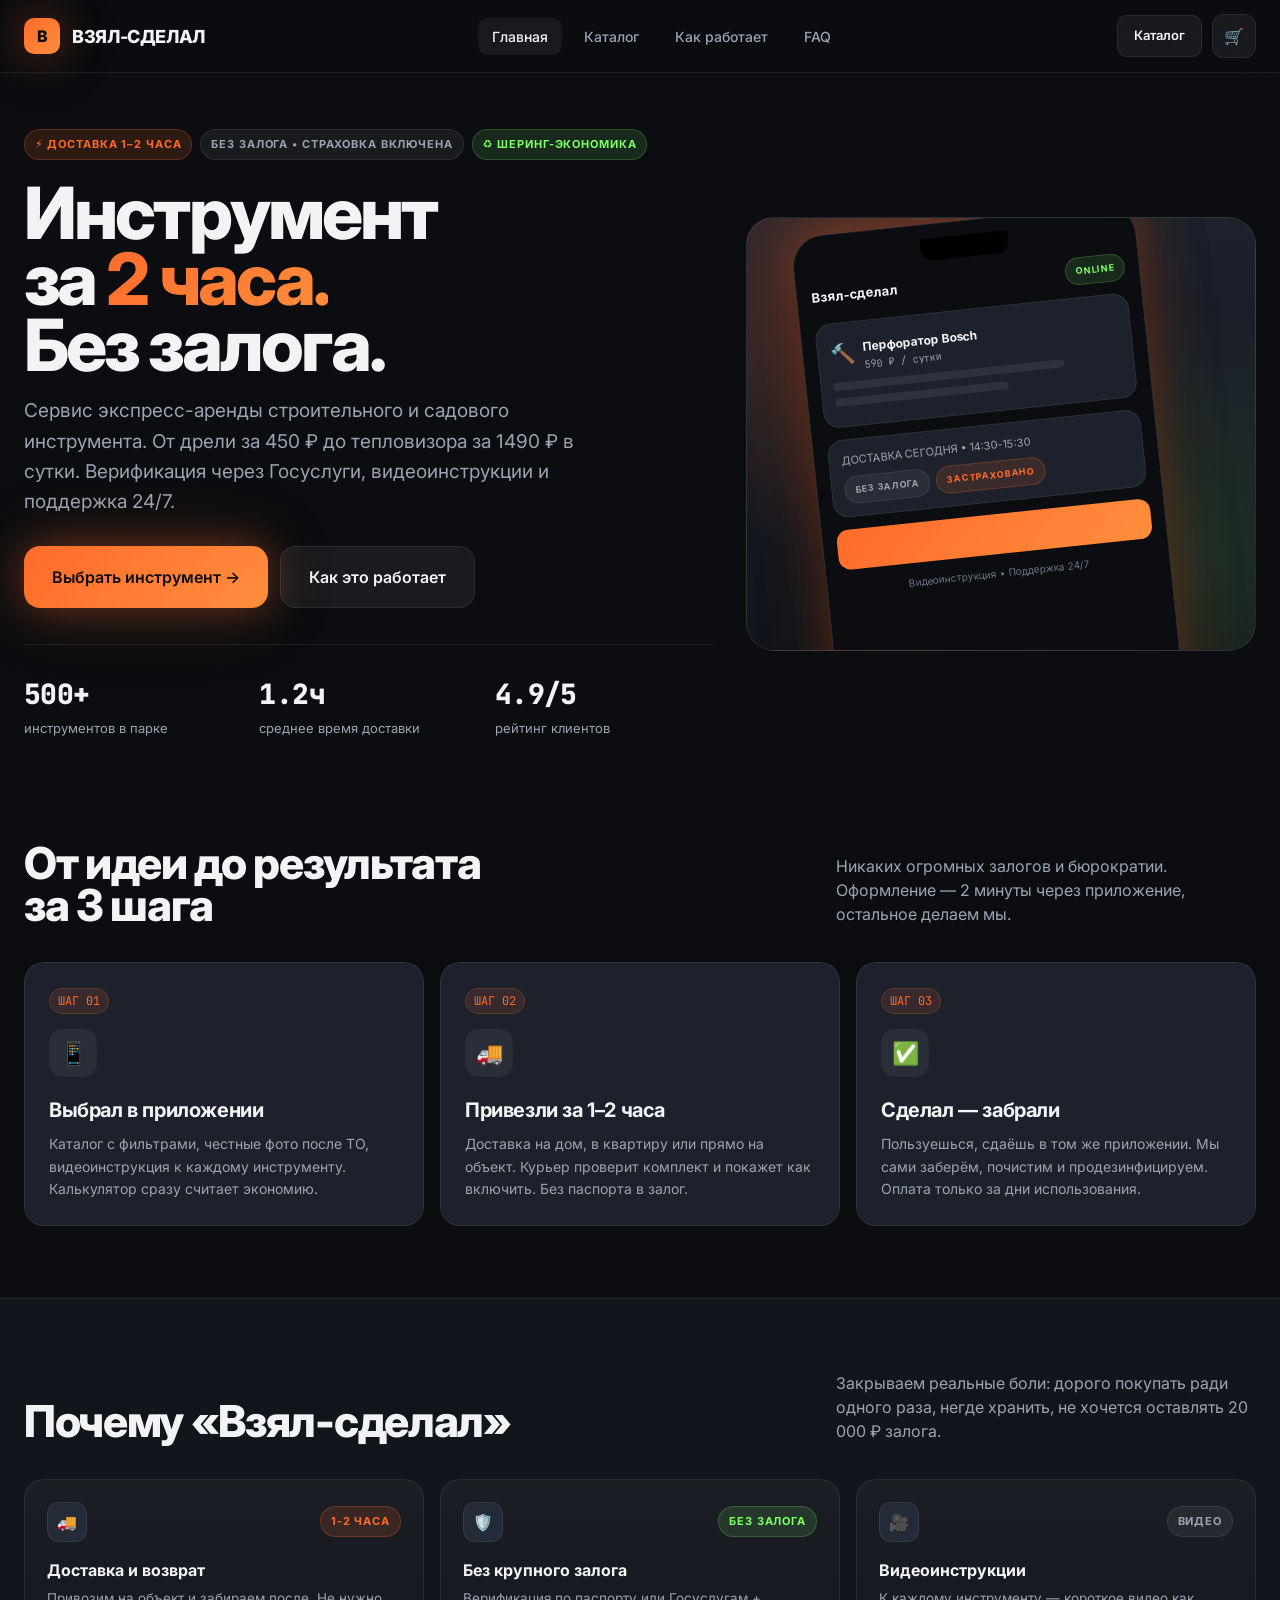
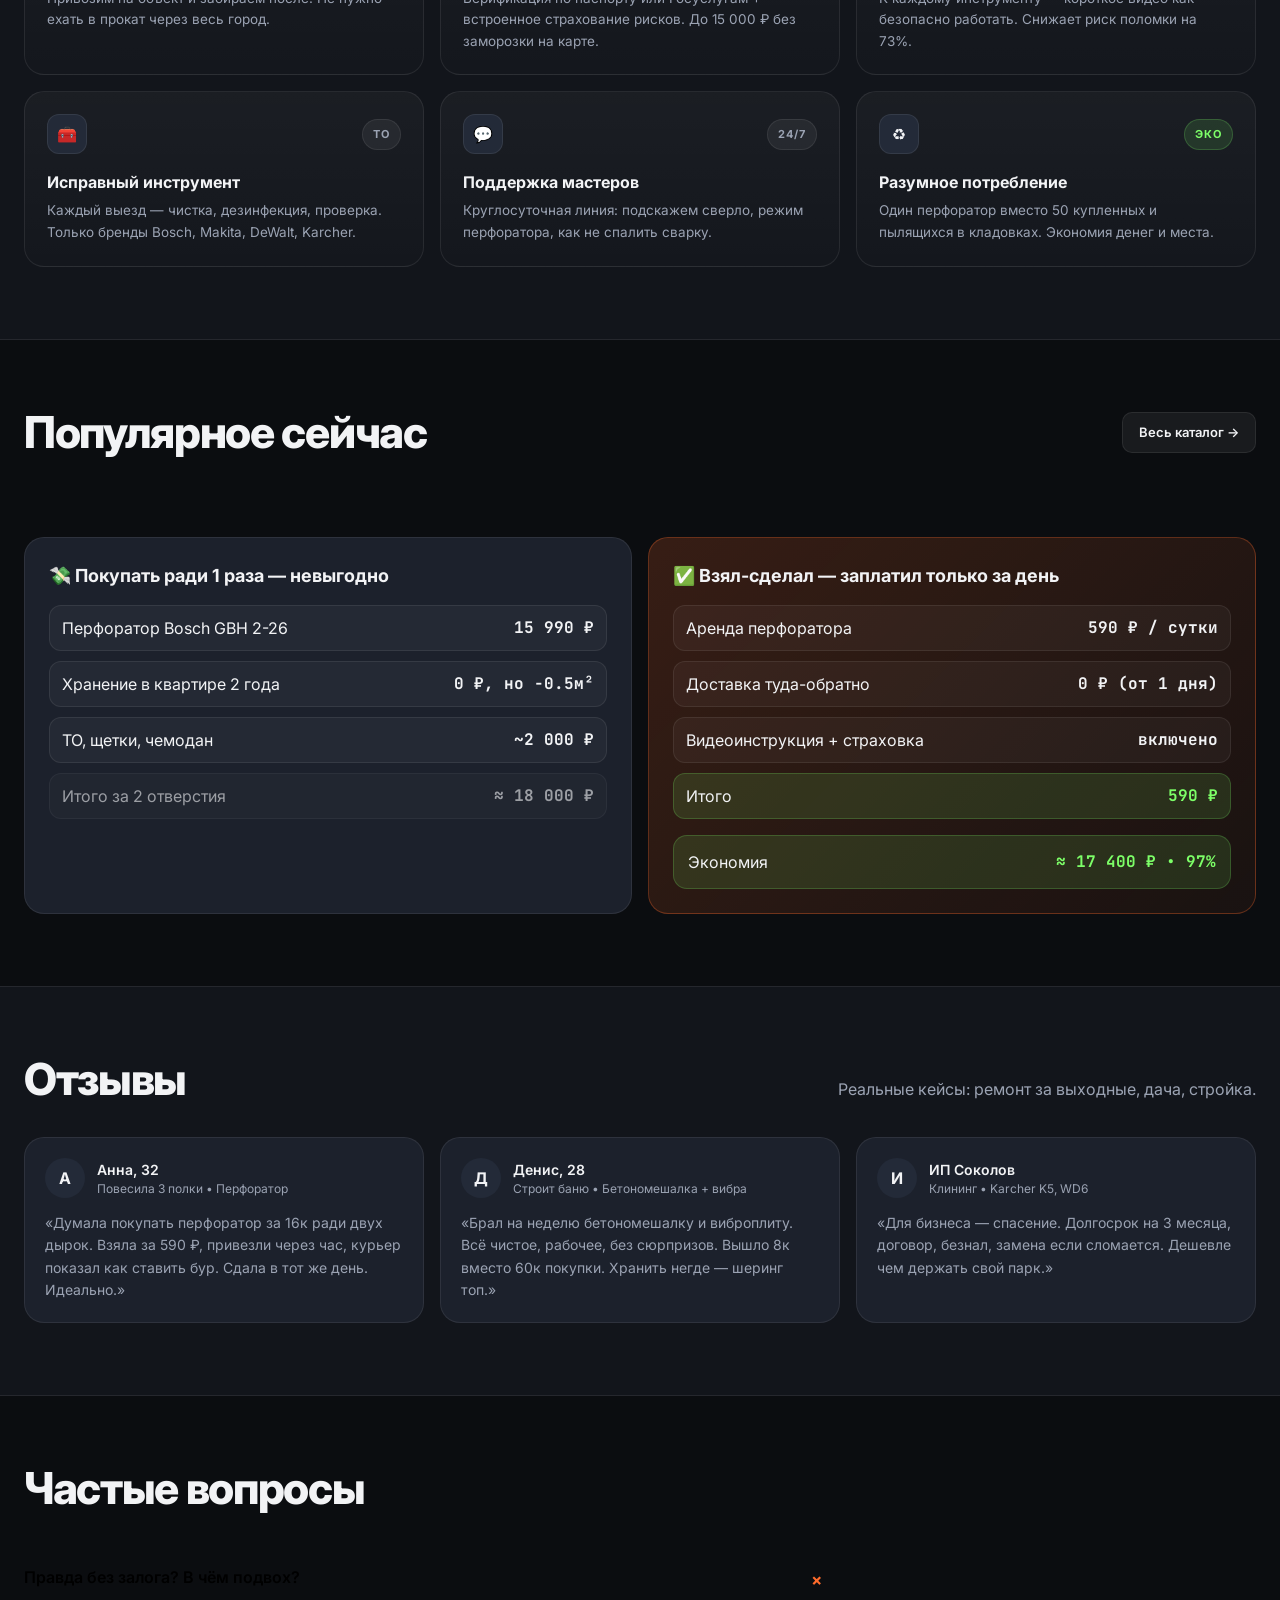
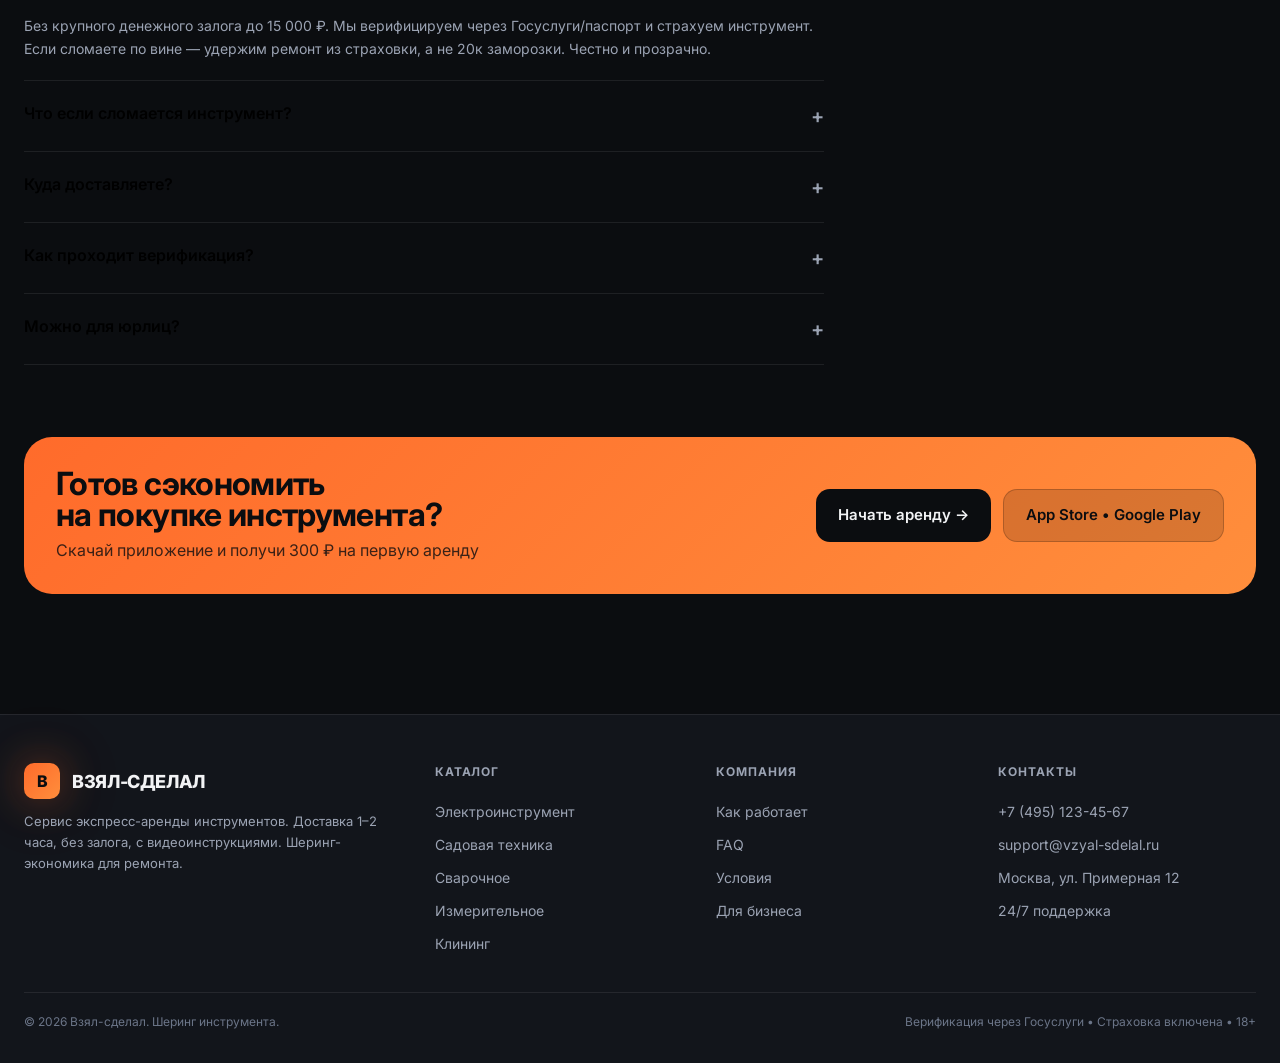
==== index.html @ 2c8e2147 "feat: Взял-сделал — dark tech landing + catalog + tool + order - index: hero 'за 2 часа без залога'," ====
<!doctype html>
<html lang="ru">
<head>
<meta charset="utf-8">
<meta name="viewport" content="width=device-width,initial-scale=1">
<title>Взял-сделал — аренда инструмента без залога за 2 часа</title>
<meta name="description" content="Сервис экспресс-аренды строительного и садового инструмента. Доставка за 1-2 часа, без крупного залога, верификация через Госуслуги.">
<link rel="icon" href="data:image/svg+xml,<svg xmlns=%22http://www.w3.org/2000/svg%22 viewBox=%220 0 100 100%22><rect width=%22100%22 height=%22100%22 rx=%2220%22 fill=%22%23FF6B2B%22/><text x=%2250%22 y=%2268%22 font-size=%2250%22 text-anchor=%22middle%22 font-weight=%22800%22 fill=%22%23000%22>В</text></svg>">
<link rel="stylesheet" href="css/style.css">
</head>
<body>
<header class="header">
  <div class="container header__inner">
    <a href="index.html" class="logo"><span class="logo__mark">В</span> ВЗЯЛ-СДЕЛАЛ</a>
    <nav class="nav">
      <a href="index.html" class="active">Главная</a>
      <a href="catalog.html">Каталог</a>
      <a href="catalog.html#how">Как работает</a>
      <a href="index.html#faq">FAQ</a>
    </nav>
    <div class="header__actions">
      <a href="catalog.html" class="btn btn--ghost btn--sm">Каталог</a>
      <a href="order.html" class="cart-btn" aria-label="Корзина">🛒<span data-cart-count style="display:none">0</span></a>
      <button class="burger" aria-label="Меню"><span></span></button>
    </div>
  </div>
</header>
<div class="mobile-menu">
  <a href="index.html">Главная</a>
  <a href="catalog.html">Каталог инструментов</a>
  <a href="catalog.html#how">Как это работает</a>
  <a href="index.html#faq">Вопросы</a>
  <a href="order.html">Корзина и заказ</a>
</div>

<section class="hero">
  <div class="container hero__grid">
    <div>
      <div class="hero__eyebrow">
        <span class="badge badge--accent">⚡ Доставка 1–2 часа</span>
        <span class="badge">Без залога • Страховка включена</span>
        <span class="badge badge--green">♻️ Шеринг-экономика</span>
      </div>
      <h1>Инструмент<br>за <span>2 часа.</span><br>Без залога.</h1>
      <p class="hero__sub">Сервис экспресс-аренды строительного и садового инструмента. От дрели за 450 ₽ до тепловизора за 1490 ₽ в сутки. Верификация через Госуслуги, видеоинструкции и поддержка 24/7.</p>
      <div class="hero__cta">
        <a href="catalog.html" class="btn btn--primary btn--lg">Выбрать инструмент →</a>
        <a href="#how" class="btn btn--ghost btn--lg">Как это работает</a>
      </div>
      <div class="hero__stats">
        <div class="hero__stat"><b class="mono">500+</b><i>инструментов в парке</i></div>
        <div class="hero__stat"><b class="mono">1.2ч</b><i>среднее время доставки</i></div>
        <div class="hero__stat"><b class="mono">4.9/5</b><i>рейтинг клиентов</i></div>
      </div>
    </div>
    <div class="hero__visual">
      <div class="hero__phone">
        <div class="phone__notch"></div>
        <div style="display:flex;justify-content:space-between;align-items:center">
          <b style="font-size:13px">Взял-сделал</b><span class="badge badge--green" style="font-size:9px">ONLINE</span>
        </div>
        <div class="phone__card">
          <div style="display:flex;gap:8px;align-items:center"><span style="font-size:20px">🔨</span><div><b style="font-size:12px">Перфоратор Bosch</b><div class="mono" style="font-size:10px;color:#9BA3B3">590 ₽ / сутки</div></div></div>
          <div class="line w80"></div><div class="line w60"></div>
        </div>
        <div class="phone__card">
          <div style="font-size:11px;color:#9BA3B3;margin-bottom:8px">ДОСТАВКА СЕГОДНЯ • 14:30-15:30</div>
          <div style="display:flex;gap:6px"><span class="badge" style="font-size:9px">Без залога</span><span class="badge badge--accent" style="font-size:9px">Застраховано</span></div>
        </div>
        <div class="phone__btn"></div>
        <div style="text-align:center;font-size:10px;color:#6B7588">Видеоинструкция • Поддержка 24/7</div>
      </div>
    </div>
  </div>
</section>

<section class="section" id="how">
  <div class="container">
    <div class="section__head">
      <h2>От идеи до результата<br>за 3 шага</h2>
      <p>Никаких огромных залогов и бюрократии. Оформление — 2 минуты через приложение, остальное делаем мы.</p>
    </div>
    <div class="steps">
      <div class="step">
        <span class="step__num">ШАГ 01</span>
        <div class="step__icon">📱</div>
        <h3>Выбрал в приложении</h3>
        <p>Каталог с фильтрами, честные фото после ТО, видеоинструкция к каждому инструменту. Калькулятор сразу считает экономию.</p>
      </div>
      <div class="step">
        <span class="step__num">ШАГ 02</span>
        <div class="step__icon">🚚</div>
        <h3>Привезли за 1–2 часа</h3>
        <p>Доставка на дом, в квартиру или прямо на объект. Курьер проверит комплект и покажет как включить. Без паспорта в залог.</p>
      </div>
      <div class="step">
        <span class="step__num">ШАГ 03</span>
        <div class="step__icon">✅</div>
        <h3>Сделал — забрали</h3>
        <p>Пользуешься, сдаёшь в том же приложении. Мы сами заберём, почистим и продезинфицируем. Оплата только за дни использования.</p>
      </div>
    </div>
  </div>
</section>

<section class="section section--alt">
  <div class="container">
    <div class="section__head">
      <h2>Почему «Взял-сделал»</h2>
      <p>Закрываем реальные боли: дорого покупать ради одного раза, негде хранить, не хочется оставлять 20 000 ₽ залога.</p>
    </div>
    <div class="features">
      <div class="feat"><div class="feat__top"><div class="feat__ic">🚚</div><span class="badge badge--accent">1-2 часа</span></div><h4>Доставка и возврат</h4><p>Привозим на объект и забираем после. Не нужно ехать в прокат через весь город.</p></div>
      <div class="feat"><div class="feat__top"><div class="feat__ic">🛡️</div><span class="badge badge--green">Без залога</span></div><h4>Без крупного залога</h4><p>Верификация по паспорту или Госуслугам + встроенное страхование рисков. До 15 000 ₽ без заморозки на карте.</p></div>
      <div class="feat"><div class="feat__top"><div class="feat__ic">🎥</div><span class="badge">Видео</span></div><h4>Видеоинструкции</h4><p>К каждому инструменту — короткое видео как безопасно работать. Снижает риск поломки на 73%.</p></div>
      <div class="feat"><div class="feat__top"><div class="feat__ic">🧰</div><span class="badge">ТО</span></div><h4>Исправный инструмент</h4><p>Каждый выезд — чистка, дезинфекция, проверка. Только бренды Bosch, Makita, DeWalt, Karcher.</p></div>
      <div class="feat"><div class="feat__top"><div class="feat__ic">💬</div><span class="badge">24/7</span></div><h4>Поддержка мастеров</h4><p>Круглосуточная линия: подскажем сверло, режим перфоратора, как не спалить сварку.</p></div>
      <div class="feat"><div class="feat__top"><div class="feat__ic">♻️</div><span class="badge badge--green">Эко</span></div><h4>Разумное потребление</h4><p>Один перфоратор вместо 50 купленных и пылящихся в кладовках. Экономия денег и места.</p></div>
    </div>
  </div>
</section>

<section class="section">
  <div class="container">
    <div class="section__head">
      <h2>Популярное сейчас</h2>
      <a href="catalog.html" class="btn btn--ghost btn--sm">Весь каталог →</a>
    </div>
    <div class="tools" id="popular-tools"></div>

    <div style="margin-top:48px" class="compare">
      <div class="compare__card">
        <h4>💸 Покупать ради 1 раза — невыгодно</h4>
        <div class="compare__list">
          <div class="compare__row"><span>Перфоратор Bosch GBH 2-26</span><b class="mono">15 990 ₽</b></div>
          <div class="compare__row"><span>Хранение в квартире 2 года</span><b class="mono">0 ₽, но -0.5м²</b></div>
          <div class="compare__row"><span>ТО, щетки, чемодан</span><b class="mono">~2 000 ₽</b></div>
          <div class="compare__row" style="opacity:.6"><span>Итого за 2 отверстия</span><b class="mono">≈ 18 000 ₽</b></div>
        </div>
      </div>
      <div class="compare__card compare__card--accent">
        <h4>✅ Взял-сделал — заплатил только за день</h4>
        <div class="compare__list">
          <div class="compare__row"><span>Аренда перфоратора</span><b class="mono">590 ₽ / сутки</b></div>
          <div class="compare__row"><span>Доставка туда-обратно</span><b class="mono">0 ₽ (от 1 дня)</b></div>
          <div class="compare__row"><span>Видеоинструкция + страховка</span><b class="mono">включено</b></div>
          <div class="compare__row" style="background:rgba(125,255,104,.12);border-color:rgba(125,255,104,.2)"><span>Итого</span><b class="mono" style="color:#7DFF68">590 ₽</b></div>
        </div>
        <div class="compare__save"><span>Экономия</span><b class="mono">≈ 17 400 ₽ • 97%</b></div>
      </div>
    </div>
  </div>
</section>

<section class="section section--alt">
  <div class="container">
    <div class="section__head">
      <h2>Отзывы</h2>
      <p>Реальные кейсы: ремонт за выходные, дача, стройка.</p>
    </div>
    <div class="testis">
      <div class="testi"><div class="testi__head"><div class="testi__ava">А</div><div><div class="testi__name">Анна, 32</div><div class="testi__role">Повесила 3 полки • Перфоратор</div></div></div><p>«Думала покупать перфоратор за 16к ради двух дырок. Взяла за 590 ₽, привезли через час, курьер показал как ставить бур. Сдала в тот же день. Идеально.»</p></div>
      <div class="testi"><div class="testi__head"><div class="testi__ava">Д</div><div><div class="testi__name">Денис, 28</div><div class="testi__role">Строит баню • Бетономешалка + вибра</div></div></div><p>«Брал на неделю бетономешалку и виброплиту. Всё чистое, рабочее, без сюрпризов. Вышло 8к вместо 60к покупки. Хранить негде — шеринг топ.»</p></div>
      <div class="testi"><div class="testi__head"><div class="testi__ava">И</div><div><div class="testi__name">ИП Соколов</div><div class="testi__role">Клининг • Karcher K5, WD6</div></div></div><p>«Для бизнеса — спасение. Долгосрок на 3 месяца, договор, безнал, замена если сломается. Дешевле чем держать свой парк.»</p></div>
    </div>
  </div>
</section>

<section class="section" id="faq">
  <div class="container">
    <div class="section__head"><h2>Частые вопросы</h2></div>
    <div class="faq">
      <div class="faq__item open"><button class="faq__q">Правда без залога? В чём подвох?</button><div class="faq__a">Без крупного денежного залога до 15 000 ₽. Мы верифицируем через Госуслуги/паспорт и страхуем инструмент. Если сломаете по вине — удержим ремонт из страховки, а не 20к заморозки. Честно и прозрачно.</div></div>
      <div class="faq__item"><button class="faq__q">Что если сломается инструмент?</button><div class="faq__a">Звоните в поддержку 24/7. Если брак — бесплатно заменим в течение 2 часов. Если ваша вина — ремонт по себестоимости, без накруток. Видеоинструкция снижает риск.</div></div>
      <div class="faq__item"><button class="faq__q">Куда доставляете?</button><div class="faq__a">По Москве и МО до 30км от МКАД — 1-2 часа. В регионы — от 1 дня через партнёров. Точный расчёт в корзине по адресу.</div></div>
      <div class="faq__item"><button class="faq__q">Как проходит верификация?</button><div class="faq__a">30 секунд: фото паспорта + селфи или вход через Госуслуги. Данные шифруются, не храним сканы. Один раз — и дальше аренда в 1 клик.</div></div>
      <div class="faq__item"><button class="faq__q">Можно для юрлиц?</button><div class="faq__a">Да, есть тариф «Для бизнеса»: договор, НДС, безнал, персональный менеджер и подменный фонд. Оставьте заявку — перезвоним за 15 минут.</div></div>
    </div>
  </div>
</section>

<section class="section" style="padding-top:0">
  <div class="container">
    <div style="border-radius:28px;background:linear-gradient(135deg,#FF6B2B,#FF8E3C);padding:32px;display:flex;align-items:center;justify-content:space-between;gap:24px;flex-wrap:wrap;color:#0B0D10">
      <div><h3 style="font-size:clamp(22px,3vw,32px);line-height:.95;letter-spacing:-.02em">Готов сэкономить<br>на покупке инструмента?</h3><p style="margin-top:8px;opacity:.8">Скачай приложение и получи 300 ₽ на первую аренду</p></div>
      <div style="display:flex;gap:12px;flex-wrap:wrap">
        <a href="catalog.html" class="btn" style="background:#0B0D10;color:#F2F3F5">Начать аренду →</a>
        <span class="btn" style="background:rgba(0,0,0,.15);color:#0B0D10;border:1px solid rgba(0,0,0,.2)">App Store • Google Play</span>
      </div>
    </div>
  </div>
</section>

<footer class="footer">
  <div class="container">
    <div class="footer__grid">
      <div><div class="logo"><span class="logo__mark">В</span> ВЗЯЛ-СДЕЛАЛ</div><p style="margin-top:12px;color:#9BA3B3;font-size:13px;line-height:1.6">Сервис экспресс-аренды инструментов. Доставка 1–2 часа, без залога, с видеоинструкциями. Шеринг-экономика для ремонта.</p></div>
      <div><h5>Каталог</h5><a href="catalog.html">Электроинструмент</a><a href="catalog.html">Садовая техника</a><a href="catalog.html">Сварочное</a><a href="catalog.html">Измерительное</a><a href="catalog.html">Клининг</a></div>
      <div><h5>Компания</h5><a href="#how">Как работает</a><a href="#faq">FAQ</a><a href="catalog.html">Условия</a><a href="catalog.html">Для бизнеса</a></div>
      <div><h5>Контакты</h5><a>+7 (495) 123-45-67</a><a>support@vzyal-sdelal.ru</a><a>Москва, ул. Примерная 12</a><a>24/7 поддержка</a></div>
    </div>
    <div class="footer__bottom"><span>© 2026 Взял-сделал. Шеринг инструмента.</span><span>Верификация через Госуслуги • Страховка включена • 18+</span></div>
  </div>
</footer>

<script src="js/data.js"></script>
<script src="js/common.js"></script>
<script>
  const popular = document.getElementById('popular-tools');
  function renderPopular(){
    const list = TOOLS.filter(t=>t.popular).slice(0,6);
    popular.innerHTML = list.map(t=>`
      <a href="tool.html?id=${t.id}" class="tool-card">
        <div class="tool-card__img"><b>${t.icon}</b><div class="tool-card__badges"><span class="badge badge--green">Без залога</span>${t.stock?'':'<span class="badge">Под заказ</span>'}</div></div>
        <div class="tool-card__body">
          <div class="tool-card__meta"><span>${t.cat}</span><dot></dot><span>${t.brand}</span></div>
          <div class="tool-card__title">${t.name}</div>
          <div class="tool-card__foot"><div class="price"><b class="mono">${t.priceDay.toLocaleString('ru-RU')} ₽ / сут</b><small>Купить ${t.buyPrice.toLocaleString('ru-RU')} ₽</small></div><span class="btn btn--ghost btn--sm">→</span></div>
        </div>
      </a>`).join('');
  }
  renderPopular();
  document.querySelectorAll('.faq__q').forEach(btn=>{
    btn.addEventListener('click',()=>{
      const item=btn.parentElement;
      const open=item.classList.contains('open');
      document.querySelectorAll('.faq__item').forEach(i=>i.classList.remove('open'));
      if(!open) item.classList.add('open');
    });
  });
</script>
</body>
</html>
---- css/style.css ----
/* ВЗЯЛ-СДЕЛАЛ — Dark Tech UI */
@import url('https://fonts.googleapis.com/css2?family=Inter:wght@400;500;600;700;800&family=JetBrains+Mono:wght@500&display=swap');

:root{
  --bg:#0B0D10;
  --bg2:#12151B;
  --bg3:#181C24;
  --card:#1C212C;
  --card2:#232A38;
  --card-hover:#2A3243;
  --border:rgba(255,255,255,.08);
  --border2:rgba(255,255,255,.14);
  --text:#F2F3F5;
  --dim:#9BA3B3;
  --dim2:#6B7588;
  --accent:#FF6B2B;
  --accent2:#FF8E3C;
  --accent-glow:0 0 40px rgba(255,107,43,.35), 0 0 80px rgba(255,107,43,.15);
  --green:#7DFF68;
  --green-bg:rgba(125,255,104,.12);
  --radius:20px;
  --radius-sm:12px;
  --radius-lg:28px;
  --shadow:0 20px 60px rgba(0,0,0,.5);
  --max:1280px;
}

*{margin:0;padding:0;box-sizing:border-box}
html{scroll-behavior:smooth}
body{
  font-family:'Inter',system-ui,-apple-system,sans-serif;
  background:var(--bg);
  color:var(--text);
  line-height:1.5;
  overflow-x:hidden;
  -webkit-font-smoothing:antialiased;
}
a{color:inherit;text-decoration:none}
img{display:block;max-width:100%}
button,input,select,textarea{font:inherit}
button{cursor:pointer;border:0;background:none}

/* Scrollbar */
::-webkit-scrollbar{width:8px;height:8px}
::-webkit-scrollbar-thumb{background:#2A3243;border-radius:99px}
::-webkit-scrollbar-track{background:transparent}

/* Utilities */
.container{max-width:var(--max);margin:0 auto;padding:0 24px}
@media(max-width:640px){.container{padding:0 16px}}
.mono{font-family:'JetBrains Mono',monospace}
.badge{
  display:inline-flex;align-items:center;gap:6px;
  font-size:11px;letter-spacing:.08em;text-transform:uppercase;font-weight:700;
  padding:6px 10px;border-radius:99px;
  background:rgba(255,255,255,.06);border:1px solid var(--border);
  color:var(--dim);
}
.badge--accent{background:rgba(255,107,43,.14);border-color:rgba(255,107,43,.25);color:var(--accent)}
.badge--green{background:var(--green-bg);border-color:rgba(125,255,104,.2);color:var(--green)}
.btn{
  display:inline-flex;align-items:center;justify-content:center;gap:10px;
  padding:14px 22px;border-radius:14px;font-weight:600;font-size:15px;
  transition:.2s;white-space:nowrap;
}
.btn--primary{
  background:linear-gradient(135deg,var(--accent),var(--accent2));
  color:#0B0D10;box-shadow:var(--accent-glow);
}
.btn--primary:hover{transform:translateY(-1px);filter:brightness(1.08)}
.btn--ghost{
  background:rgba(255,255,255,.06);border:1px solid var(--border);
  color:var(--text);
}
.btn--ghost:hover{background:rgba(255,255,255,.1);border-color:var(--border2)}
.btn--lg{padding:18px 28px;font-size:16px;border-radius:16px}
.btn--sm{padding:10px 16px;font-size:13px;border-radius:10px}

/* Header */
.header{
  position:sticky;top:0;z-index:100;
  backdrop-filter:blur(24px) saturate(180%);
  background:rgba(11,13,16,.75);
  border-bottom:1px solid var(--border);
}
.header__inner{
  display:flex;align-items:center;justify-content:space-between;
  height:72px;gap:20px;
}
.logo{
  display:flex;align-items:center;gap:12px;font-weight:800;font-size:18px;letter-spacing:-.02em;
}
.logo__mark{
  width:36px;height:36px;border-radius:10px;
  background:linear-gradient(135deg,var(--accent),var(--accent2));
  display:grid;place-items:center;color:#0B0D10;font-weight:800;font-size:16px;
  box-shadow:var(--accent-glow);
}
.nav{display:flex;align-items:center;gap:8px}
.nav a{
  padding:8px 14px;border-radius:10px;font-size:14px;font-weight:500;color:var(--dim);
  transition:.2s;
}
.nav a:hover,.nav a.active{background:rgba(255,255,255,.06);color:var(--text)}
.header__actions{display:flex;align-items:center;gap:10px}
.cart-btn{
  position:relative;width:44px;height:44px;border-radius:12px;
  background:rgba(255,255,255,.06);border:1px solid var(--border);
  display:grid;place-items:center;
}
.cart-btn span{
  position:absolute;top:-4px;right:-4px;min-width:18px;height:18px;
  padding:0 5px;border-radius:99px;background:var(--accent);color:#0B0D10;
  font-size:11px;font-weight:800;display:grid;place-items:center;
}
.burger{display:none;width:44px;height:44px;border-radius:12px;background:rgba(255,255,255,.06);border:1px solid var(--border);place-items:center}
.burger span{width:18px;height:2px;background:var(--text);display:block;position:relative}
.burger span:before,.burger span:after{content:"";position:absolute;left:0;width:18px;height:2px;background:var(--text);transition:.2s}
.burger span:before{top:-6px}.burger span:after{top:6px}
@media(max-width:900px){
  .nav{display:none}
  .burger{display:grid}
  .header__actions .btn--ghost{display:none}
}

/* Mobile menu */
.mobile-menu{
  position:fixed;inset:72px 0 0 0;z-index:99;background:var(--bg);
  padding:24px;display:none;flex-direction:column;gap:8px;
}
.mobile-menu.open{display:flex}
.mobile-menu a{padding:16px;border-radius:14px;background:var(--card);border:1px solid var(--border);font-weight:600}

/* Hero */
.hero{
  position:relative;overflow:hidden;
  padding:56px 0 32px;
}
.hero__grid{
  display:grid;grid-template-columns:1.15fr .85fr;gap:32px;align-items:center;
}
@media(max-width:900px){.hero__grid{grid-template-columns:1fr}}
.hero__eyebrow{display:flex;gap:8px;align-items:center;margin-bottom:20px;flex-wrap:wrap}
.hero h1{
  font-size:clamp(36px,6vw,72px);line-height:.92;letter-spacing:-.04em;font-weight:800;
}
.hero h1 span{
  background:linear-gradient(135deg,var(--accent),var(--accent2));
  -webkit-background-clip:text;-webkit-text-fill-color:transparent;
}
.hero__sub{
  margin-top:18px;font-size:clamp(16px,2vw,19px);color:var(--dim);max-width:560px;line-height:1.6;
}
.hero__cta{margin-top:28px;display:flex;gap:12px;flex-wrap:wrap}
.hero__stats{
  margin-top:36px;display:grid;grid-template-columns:repeat(3,1fr);gap:16px;
  padding-top:28px;border-top:1px solid var(--border);
}
.hero__stat b{font-size:28px;font-weight:800;letter-spacing:-.02em;display:block}
.hero__stat i{font-style:normal;color:var(--dim);font-size:13px}

.hero__visual{
  position:relative;aspect-ratio:4/3.4;border-radius:var(--radius-lg);
  background:radial-gradient(120% 120% at 30% 20%, rgba(255,107,43,.25), transparent 50%),
             radial-gradient(100% 100% at 80% 80%, rgba(125,255,104,.12), transparent 60%),
             linear-gradient(180deg,var(--card),var(--bg2));
  border:1px solid var(--border);overflow:hidden;
  display:grid;place-items:center;
}
.hero__phone{
  width:68%;aspect-ratio:9/19.5;background:#0B0D10;border-radius:32px;
  border:1px solid rgba(255,255,255,.12);box-shadow:var(--shadow), var(--accent-glow);
  padding:14px;display:flex;flex-direction:column;gap:12px;
  transform:rotate(-6deg);
}
.phone__notch{width:88px;height:22px;background:#000;border-radius:0 0 12px 12px;margin:0 auto}
.phone__card{border-radius:16px;background:var(--card);border:1px solid var(--border);padding:12px}
.phone__card .line{height:8px;background:rgba(255,255,255,.08);border-radius:99px;margin:8px 0}
.phone__card .line.w60{width:60%}.line.w40{width:40%}.line.w80{width:80%}
.phone__btn{height:40px;border-radius:12px;background:linear-gradient(135deg,var(--accent),var(--accent2))}

/* Sections */
.section{padding:72px 0}
.section--alt{background:var(--bg2);border-top:1px solid var(--border);border-bottom:1px solid var(--border)}
.section__head{display:flex;align-items:end;justify-content:space-between;gap:24px;margin-bottom:36px;flex-wrap:wrap}
.section__head h2{font-size:clamp(28px,4vw,44px);line-height:.95;letter-spacing:-.03em;font-weight:800}
.section__head p{color:var(--dim);max-width:420px;font-size:16px}

/* Steps */
.steps{display:grid;grid-template-columns:repeat(3,1fr);gap:16px}
@media(max-width:800px){.steps{grid-template-columns:1fr}}
.step{
  background:var(--card);border:1px solid var(--border);border-radius:var(--radius);
  padding:24px;position:relative;overflow:hidden;
}
.step__num{
  font-family:'JetBrains Mono',monospace;font-size:12px;color:var(--accent);
  background:rgba(255,107,43,.12);border:1px solid rgba(255,107,43,.2);
  padding:4px 8px;border-radius:99px;
}
.step h3{margin-top:18px;font-size:20px;letter-spacing:-.02em}
.step p{margin-top:8px;color:var(--dim);font-size:14px;line-height:1.6}
.step__icon{
  width:48px;height:48px;border-radius:14px;background:rgba(255,255,255,.06);
  display:grid;place-items:center;margin-top:18px;font-size:22px;
}

/* Features */
.features{display:grid;grid-template-columns:repeat(3,1fr);gap:16px}
@media(max-width:900px){.features{grid-template-columns:repeat(2,1fr)}}
@media(max-width:600px){.features{grid-template-columns:1fr}}
.feat{
  background:linear-gradient(180deg,rgba(255,255,255,.04),rgba(255,255,255,.01));
  border:1px solid var(--border);border-radius:var(--radius);padding:22px;
  transition:.2s;
}
.feat:hover{border-color:var(--border2);background:var(--card)}
.feat__top{display:flex;justify-content:space-between;align-items:center}
.feat__ic{width:40px;height:40px;border-radius:12px;background:var(--card2);border:1px solid var(--border);display:grid;place-items:center}
.feat h4{margin-top:16px;font-size:16px}
.feat p{margin-top:6px;color:var(--dim);font-size:13.5px;line-height:1.6}

/* Tool cards */
.tools{display:grid;grid-template-columns:repeat(3,1fr);gap:16px}
@media(max-width:1000px){.tools{grid-template-columns:repeat(2,1fr)}}
@media(max-width:600px){.tools{grid-template-columns:1fr}}
.tool-card{
  background:var(--card);border:1px solid var(--border);border-radius:var(--radius);
  overflow:hidden;transition:.25s;display:flex;flex-direction:column;
}
.tool-card:hover{transform:translateY(-3px);border-color:var(--border2);box-shadow:var(--shadow)}
.tool-card__img{
  aspect-ratio:4/2.8;background:radial-gradient(80% 80% at 50% 30%, rgba(255,107,43,.18), transparent 70%), var(--bg3);
  display:grid;place-items:center;position:relative;overflow:hidden;
}
.tool-card__img b{font-size:42px;filter:drop-shadow(0 10px 30px rgba(0,0,0,.5))}
.tool-card__badges{position:absolute;top:12px;left:12px;display:flex;gap:6px;flex-wrap:wrap}
.tool-card__body{padding:16px;display:flex;flex-direction:column;gap:12px;flex:1}
.tool-card__meta{display:flex;gap:6px;align-items:center;color:var(--dim);font-size:12px}
.tool-card__meta dot{width:3px;height:3px;background:var(--dim2);border-radius:50%}
.tool-card__title{font-size:16px;font-weight:650;line-height:1.25;letter-spacing:-.01em}
.tool-card__foot{margin-top:auto;display:flex;align-items:center;justify-content:space-between;gap:12px;padding-top:12px;border-top:1px solid var(--border)}
.price{display:flex;flex-direction:column}
.price b{font-size:18px;letter-spacing:-.02em}
.price s{font-size:12px;color:var(--dim2)}
.price small{font-size:11px;color:var(--dim)}

/* Compare */
.compare{
  display:grid;grid-template-columns:1fr 1fr;gap:16px;align-items:stretch;
}
@media(max-width:800px){.compare{grid-template-columns:1fr}}
.compare__card{
  border-radius:var(--radius);padding:24px;border:1px solid var(--border);
  background:var(--card);
}
.compare__card--accent{
  background:linear-gradient(135deg, rgba(255,107,43,.18), rgba(255,107,43,.06));
  border-color:rgba(255,107,43,.3);
}
.compare__card h4{font-size:18px}
.compare__list{margin-top:16px;display:flex;flex-direction:column;gap:10px}
.compare__row{display:flex;justify-content:space-between;gap:12px;padding:10px 12px;border-radius:12px;background:rgba(255,255,255,.04);border:1px solid var(--border)}
.compare__row b.mono{color:var(--text)}
.compare__save{
  margin-top:16px;padding:14px;border-radius:14px;background:var(--green-bg);
  border:1px solid rgba(125,255,104,.2);display:flex;justify-content:space-between;align-items:center;
}
.compare__save b{color:var(--green)}

/* Testimonials */
.testis{display:grid;grid-template-columns:repeat(3,1fr);gap:16px}
@media(max-width:900px){.testis{grid-template-columns:1fr}}
.testi{background:var(--card);border:1px solid var(--border);border-radius:var(--radius);padding:20px}
.testi__head{display:flex;gap:12px;align-items:center}
.testi__ava{width:40px;height:40px;border-radius:50%;background:var(--card2);display:grid;place-items:center;font-weight:700}
.testi__name{font-weight:600;font-size:14px}.testi__role{font-size:12px;color:var(--dim)}
.testi p{margin-top:14px;color:var(--dim);font-size:14px;line-height:1.6}

/* FAQ */
.faq{max-width:800px}
.faq__item{border-bottom:1px solid var(--border)}
.faq__q{
  width:100%;text-align:left;padding:20px 0;display:flex;justify-content:space-between;gap:16px;
  font-weight:600;font-size:16px;
}
.faq__q:after{content:"+";font-size:20px;color:var(--dim);transition:.2s}
.faq__item.open .faq__q:after{transform:rotate(45deg);color:var(--accent)}
.faq__a{max-height:0;overflow:hidden;transition:.3s;color:var(--dim);font-size:14px;line-height:1.6}
.faq__item.open .faq__a{max-height:300px;padding-bottom:20px}

/* Catalog page */
.catalog-layout{display:grid;grid-template-columns:280px 1fr;gap:24px;align-items:start}
@media(max-width:900px){.catalog-layout{grid-template-columns:1fr}}
.filters{
  position:sticky;top:88px;background:var(--card);border:1px solid var(--border);
  border-radius:var(--radius);padding:18px;display:flex;flex-direction:column;gap:18px;
}
.filter__label{font-size:11px;letter-spacing:.08em;text-transform:uppercase;color:var(--dim);font-weight:700}
.filter__group{display:flex;flex-direction:column;gap:10px}
.chips{display:flex;flex-wrap:wrap;gap:8px}
.chip{
  padding:8px 12px;border-radius:99px;background:rgba(255,255,255,.06);border:1px solid var(--border);
  font-size:13px;color:var(--dim);transition:.2s;
}
.chip.active{background:var(--text);color:var(--bg);border-color:var(--text)}
.search{
  display:flex;align-items:center;gap:10px;padding:12px 14px;border-radius:12px;
  background:var(--bg2);border:1px solid var(--border);
}
.search input{flex:1;background:transparent;border:0;outline:0;color:var(--text)}
.range{display:flex;flex-direction:column;gap:8px}
.range input{width:100%}
.toolbar{display:flex;gap:12px;align-items:center;justify-content:space-between;flex-wrap:wrap;margin-bottom:18px}
.toolbar__left{display:flex;gap:12px;align-items:center;flex-wrap:wrap}

/* Tool page */
.tool-layout{display:grid;grid-template-columns:1.1fr .9fr;gap:32px}
@media(max-width:900px){.tool-layout{grid-template-columns:1fr}}
.tool-gallery{
  background:var(--card);border:1px solid var(--border);border-radius:var(--radius-lg);
  padding:24px;aspect-ratio:4/3;display:grid;place-items:center;position:relative;overflow:hidden;
}
.tool-gallery b{font-size:96px}
.tool-info{display:flex;flex-direction:column;gap:20px}
.tool-info h1{font-size:clamp(28px,4vw,40px);line-height:.95;letter-spacing:-.03em}
.specs{display:grid;grid-template-columns:repeat(2,1fr);gap:10px}
.spec{padding:12px;border-radius:12px;background:rgba(255,255,255,.04);border:1px solid var(--border)}
.spec small{color:var(--dim);font-size:11px;text-transform:uppercase;letter-spacing:.06em}
.spec b{display:block;margin-top:4px;font-size:14px}
.tariffs{display:flex;flex-direction:column;gap:10px}
.tariff{
  display:flex;align-items:center;justify-content:space-between;gap:12px;
  padding:14px 16px;border-radius:14px;background:var(--card);border:1px solid var(--border);transition:.2s;cursor:pointer;
}
.tariff.active{border-color:var(--accent);background:rgba(255,107,43,.1)}
.tariff__price{font-weight:800;font-size:18px}
.calc{
  background:var(--card);border:1px solid var(--border);border-radius:var(--radius);padding:18px;
}
.calc__row{display:flex;justify-content:space-between;align-items:center;margin:8px 0;font-size:14px}
.calc__row.total{font-weight:800;font-size:18px;padding-top:12px;border-top:1px solid var(--border);margin-top:12px}
.calc input[type=range]{width:100%;margin:12px 0}

/* Order */
.order-layout{display:grid;grid-template-columns:1.1fr .9fr;gap:24px}
@media(max-width:900px){.order-layout{grid-template-columns:1fr}}
.form-card{background:var(--card);border:1px solid var(--border);border-radius:var(--radius);padding:20px}
.form-card h3{font-size:18px;margin-bottom:16px}
.field{display:flex;flex-direction:column;gap:6px;margin-bottom:14px}
.field label{font-size:12px;color:var(--dim);letter-spacing:.04em;text-transform:uppercase;font-weight:600}
.field input,.field select,.field textarea{
  padding:12px 14px;border-radius:12px;background:var(--bg2);border:1px solid var(--border);
  color:var(--text);outline:0;transition:.2s;
}
.field input:focus,.field select:focus,.field textarea:focus{border-color:var(--accent)}
.field--error input{border-color:#FF4D4D}
.field__err{font-size:12px;color:#FF7A7A;display:none}
.field--error .field__err{display:block}
.order-items{display:flex;flex-direction:column;gap:12px}
.order-item{display:flex;gap:12px;align-items:center;padding:12px;border-radius:12px;background:rgba(255,255,255,.04);border:1px solid var(--border)}
.order-item__img{width:56px;height:56px;border-radius:10px;background:var(--bg3);display:grid;place-items:center;font-size:24px}
.summary{position:sticky;top:88px}
.summary__row{display:flex;justify-content:space-between;gap:12px;margin:10px 0;font-size:14px;color:var(--dim)}
.summary__row b{color:var(--text)}
.summary__total{display:flex;justify-content:space-between;align-items:center;padding-top:14px;margin-top:14px;border-top:1px solid var(--border);font-weight:800;font-size:20px}

/* Modal */
.modal{position:fixed;inset:0;z-index:200;display:none;place-items:center;padding:20px;background:rgba(0,0,0,.6);backdrop-filter:blur(12px)}
.modal.open{display:grid}
.modal__box{
  width:min(520px,100%);background:var(--card);border:1px solid var(--border2);
  border-radius:var(--radius-lg);padding:28px;box-shadow:var(--shadow);text-align:center;
}
.modal__icon{width:64px;height:64px;border-radius:50%;background:var(--green-bg);border:1px solid rgba(125,255,104,.25);display:grid;place-items:center;margin:0 auto 16px;font-size:28px;color:var(--green)}

/* Footer */
.footer{padding:48px 0 32px;border-top:1px solid var(--border);background:var(--bg2);margin-top:48px}
.footer__grid{display:grid;grid-template-columns:1.5fr 1fr 1fr 1fr;gap:24px}
@media(max-width:800px){.footer__grid{grid-template-columns:1fr 1fr}}
@media(max-width:500px){.footer__grid{grid-template-columns:1fr}}
.footer h5{font-size:12px;letter-spacing:.08em;text-transform:uppercase;color:var(--dim);margin-bottom:14px}
.footer a{display:block;padding:6px 0;color:var(--dim);font-size:14px}
.footer a:hover{color:var(--text)}
.footer__bottom{margin-top:32px;padding-top:20px;border-top:1px solid var(--border);display:flex;justify-content:space-between;gap:12px;flex-wrap:wrap;color:var(--dim2);font-size:12px}

/* Empty */
.empty{padding:60px 20px;text-align:center;border:1px dashed var(--border);border-radius:var(--radius);background:rgba(255,255,255,.02)}
.empty b{display:block;font-size:18px;margin-bottom:8px}
.empty p{color:var(--dim)}
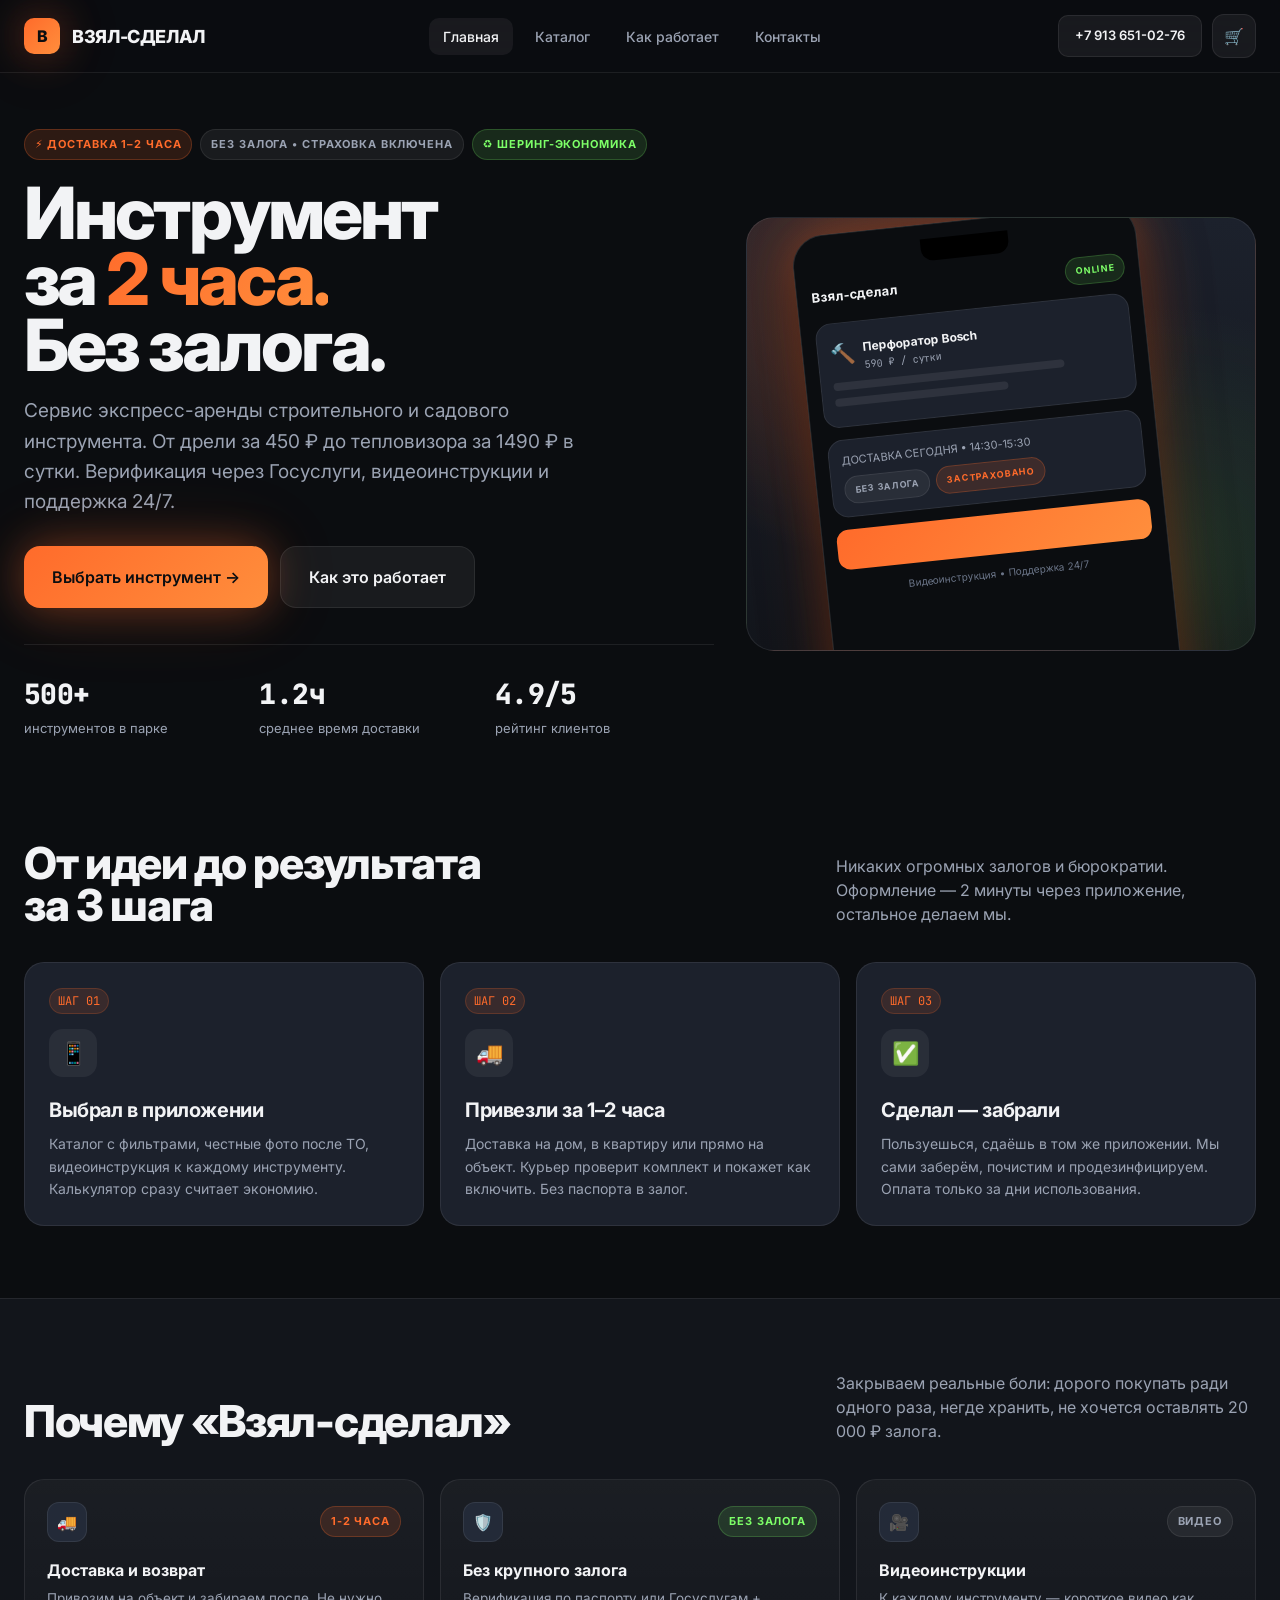
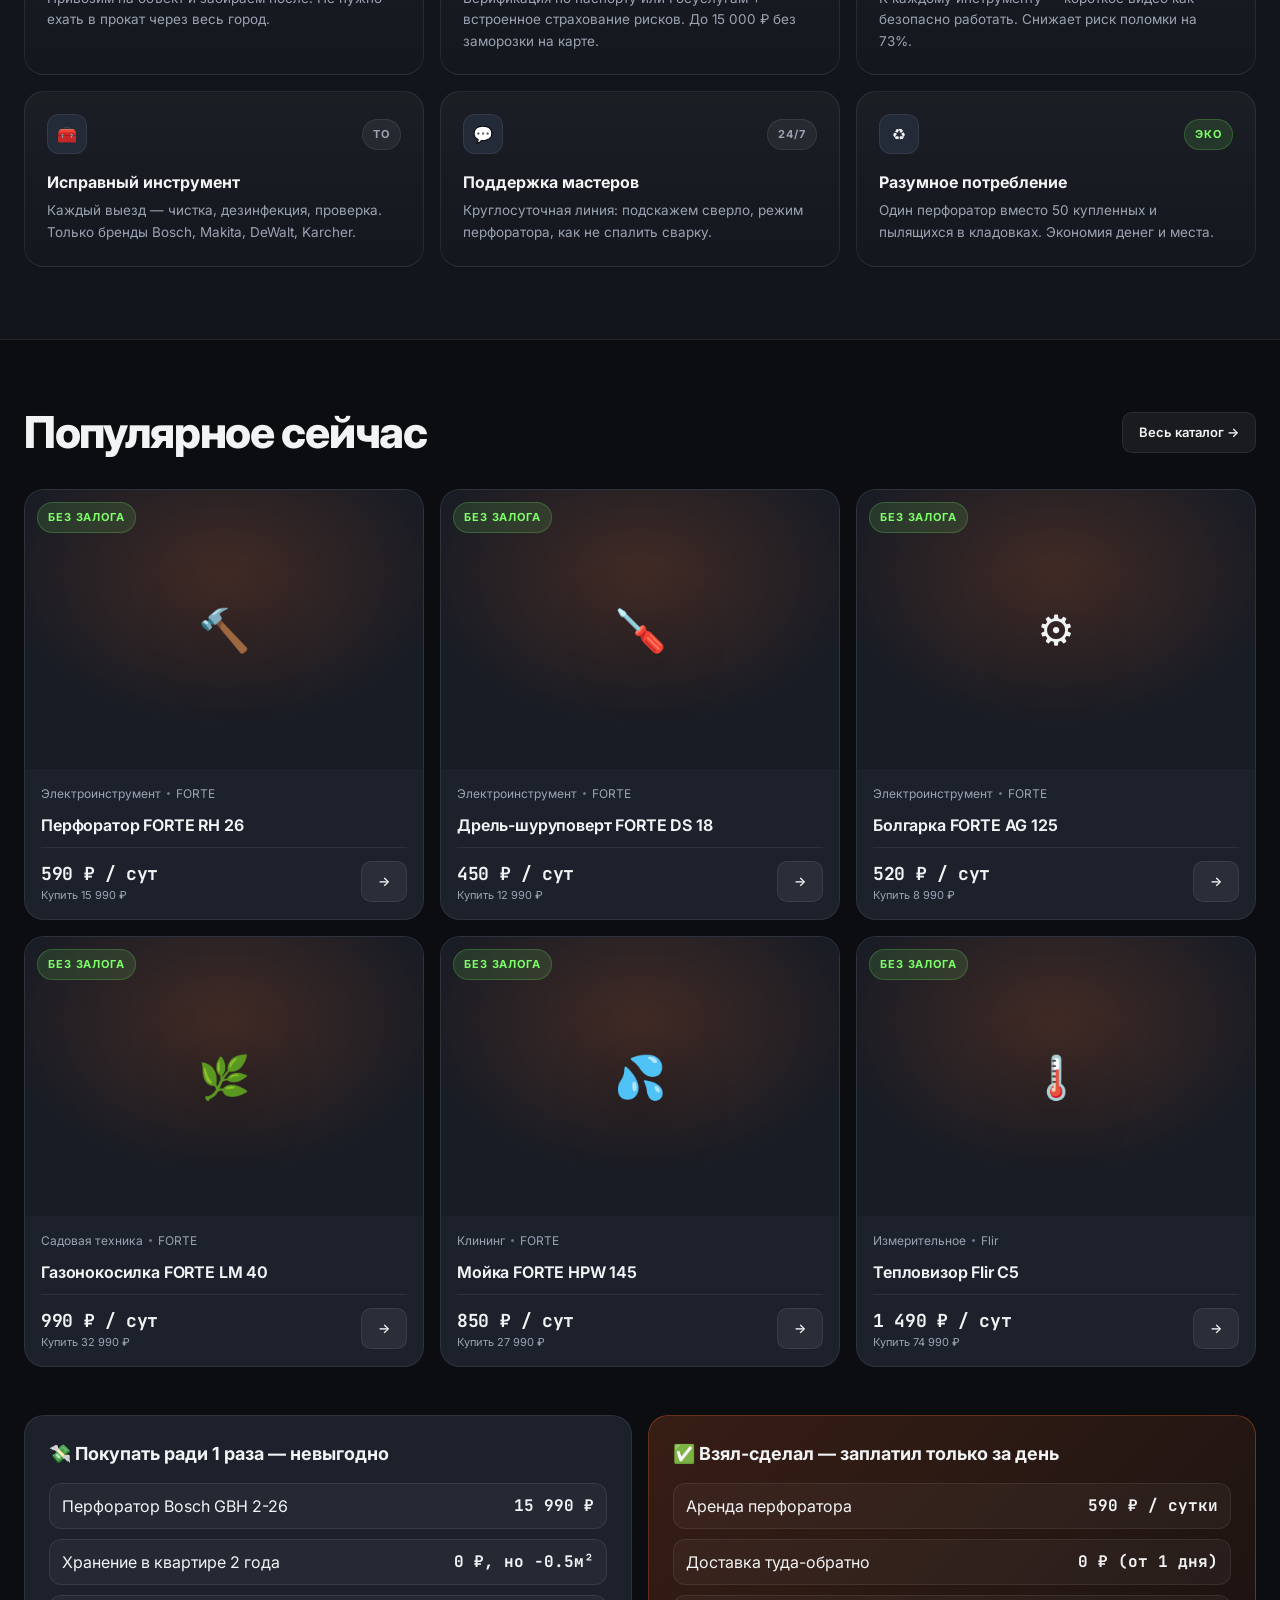
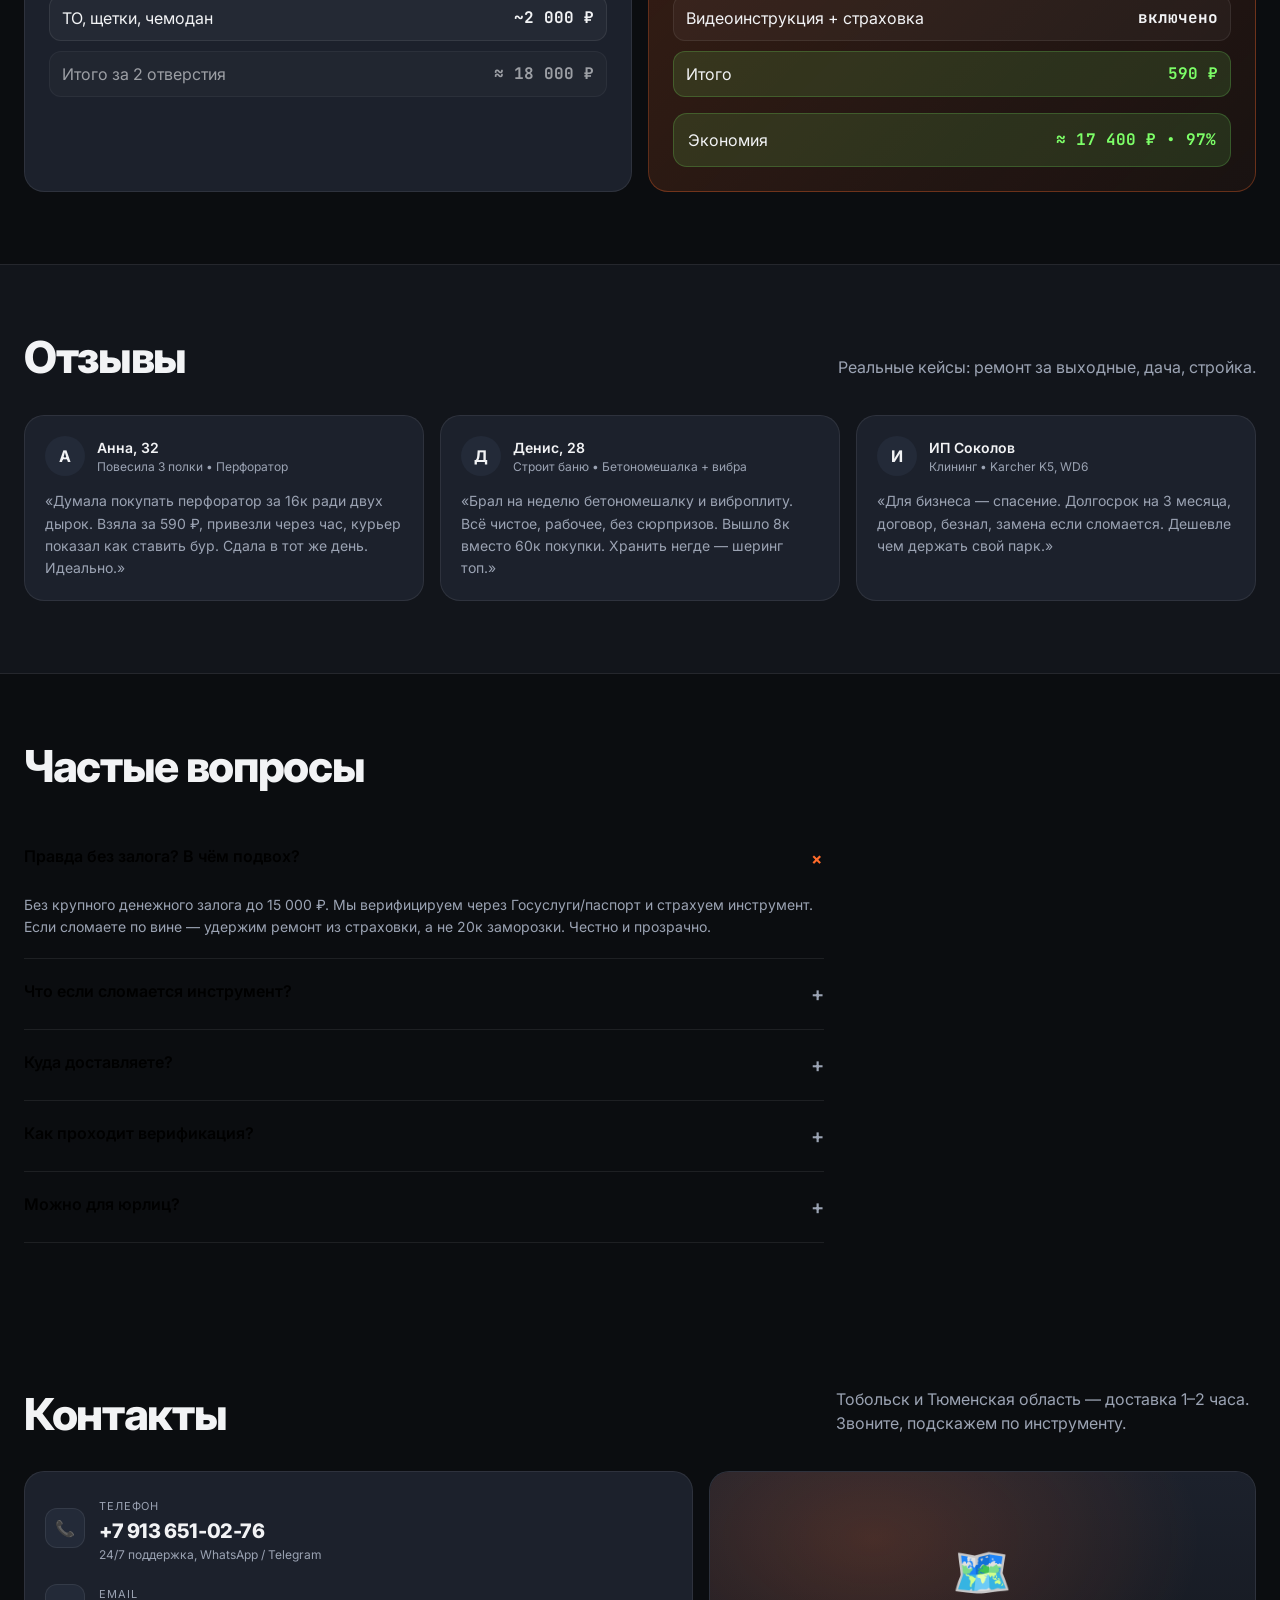
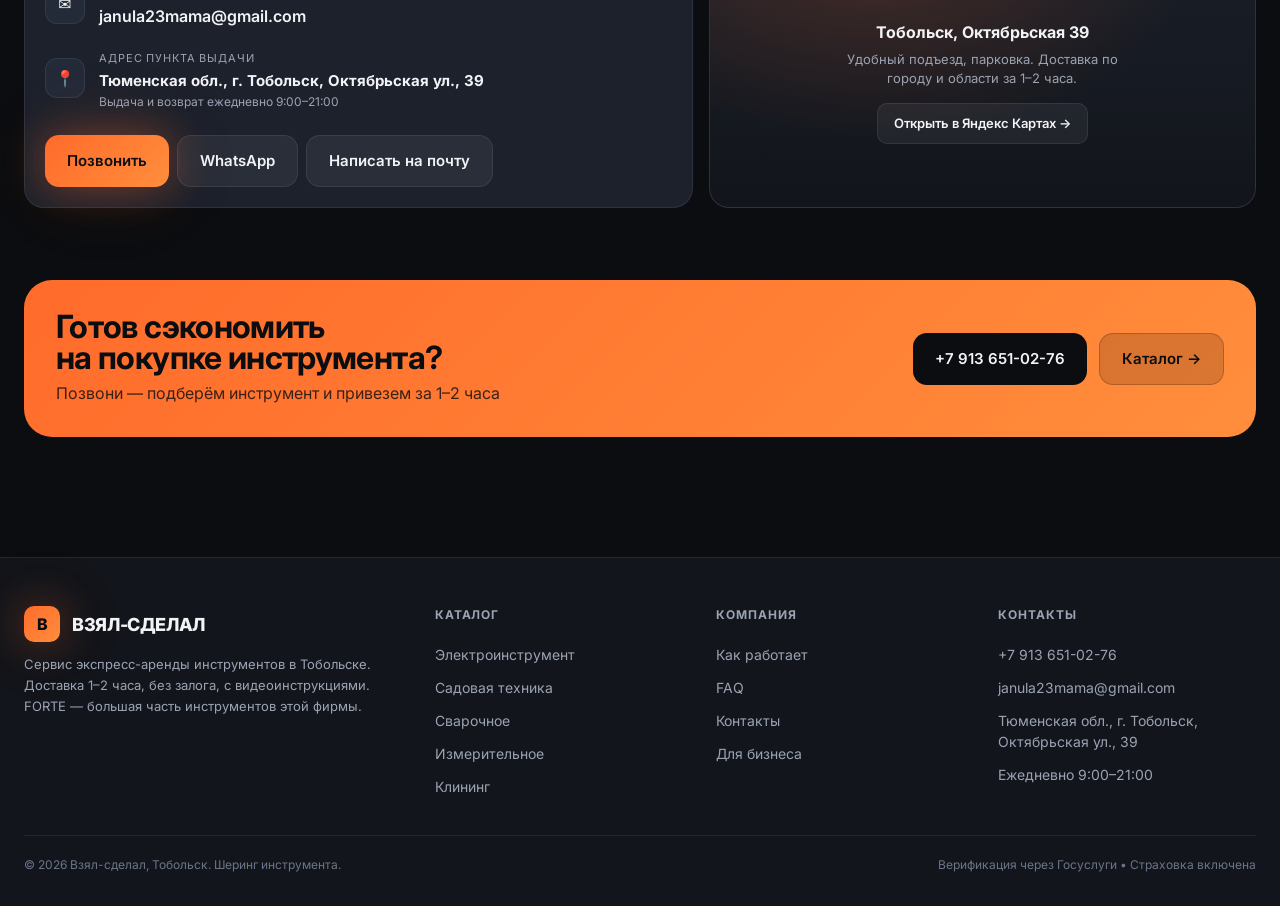
==== commit 5356db44: "feat: добавлены контакты Тобольск + FORTE как основной бренд - Телефон +79136510276, email janula23m" ====
--- a/index.html
+++ b/index.html
@@ -16,10 +16,10 @@
       <a href="index.html" class="active">Главная</a>
       <a href="catalog.html">Каталог</a>
       <a href="catalog.html#how">Как работает</a>
-      <a href="index.html#faq">FAQ</a>
+      <a href="index.html#contacts">Контакты</a>
     </nav>
     <div class="header__actions">
-      <a href="catalog.html" class="btn btn--ghost btn--sm">Каталог</a>
+      <a href="tel:+79136510276" class="btn btn--ghost btn--sm" style="display:inline-flex">+7 913 651-02-76</a>
       <a href="order.html" class="cart-btn" aria-label="Корзина">🛒<span data-cart-count style="display:none">0</span></a>
       <button class="burger" aria-label="Меню"><span></span></button>
     </div>
@@ -29,8 +29,9 @@
   <a href="index.html">Главная</a>
   <a href="catalog.html">Каталог инструментов</a>
   <a href="catalog.html#how">Как это работает</a>
-  <a href="index.html#faq">Вопросы</a>
+  <a href="index.html#contacts">Контакты</a>
   <a href="order.html">Корзина и заказ</a>
+  <a href="tel:+79136510276">📞 +7 913 651-02-76 — Тобольск</a>
 </div>
 
 <section class="hero">
@@ -179,13 +180,43 @@
   </div>
 </section>
 
+<section class="section" id="contacts">
+  <div class="container">
+    <div class="section__head">
+      <h2>Контакты</h2>
+      <p>Тобольск и Тюменская область — доставка 1–2 часа. Звоните, подскажем по инструменту.</p>
+    </div>
+    <div style="display:grid;grid-template-columns:1.1fr .9fr;gap:16px">
+      <div class="form-card" style="display:flex;flex-direction:column;gap:16px">
+        <div style="display:flex;gap:14px;align-items:center"><div class="feat__ic">📞</div><div><small style="color:#9BA3B3;font-size:11px;letter-spacing:.08em;text-transform:uppercase">Телефон</small><br><a href="tel:+79136510276" style="font-size:20px;font-weight:800;letter-spacing:-.02em">+7 913 651-02-76</a><div style="font-size:12px;color:#9BA3B3">24/7 поддержка, WhatsApp / Telegram</div></div></div>
+        <div style="display:flex;gap:14px;align-items:center"><div class="feat__ic">✉️</div><div><small style="color:#9BA3B3;font-size:11px;letter-spacing:.08em;text-transform:uppercase">Email</small><br><a href="mailto:janula23mama@gmail.com" style="font-size:16px;font-weight:600">janula23mama@gmail.com</a></div></div>
+        <div style="display:flex;gap:14px;align-items:center"><div class="feat__ic">📍</div><div><small style="color:#9BA3B3;font-size:11px;letter-spacing:.08em;text-transform:uppercase">Адрес пункта выдачи</small><br><b style="font-size:15px">Тюменская обл., г. Тобольск, Октябрьская ул., 39</b><div style="font-size:12px;color:#9BA3B3">Выдача и возврат ежедневно 9:00–21:00</div></div></div>
+        <div style="display:flex;gap:8px;flex-wrap:wrap;margin-top:8px">
+          <a href="tel:+79136510276" class="btn btn--primary">Позвонить</a>
+          <a href="https://wa.me/79136510276" target="_blank" class="btn btn--ghost">WhatsApp</a>
+          <a href="mailto:janula23mama@gmail.com" class="btn btn--ghost">Написать на почту</a>
+        </div>
+      </div>
+      <div style="border-radius:20px;overflow:hidden;border:1px solid var(--border);background:var(--card);min-height:320px;display:grid;place-items:center;position:relative">
+        <div style="position:absolute;inset:0;background:radial-gradient(100% 100% at 30% 20%, rgba(255,107,43,.2), transparent 60%), linear-gradient(180deg, var(--card), var(--bg2));"></div>
+        <div style="position:relative;text-align:center;padding:20px">
+          <div style="font-size:48px">🗺️</div>
+          <b style="display:block;margin-top:12px">Тобольск, Октябрьская 39</b>
+          <p style="color:#9BA3B3;font-size:13px;margin-top:6px;max-width:280px">Удобный подъезд, парковка. Доставка по городу и области за 1–2 часа.</p>
+          <a href="https://yandex.ru/maps/?text=Тобольск%20Октябрьская%2039" target="_blank" class="btn btn--ghost btn--sm" style="margin-top:14px">Открыть в Яндекс Картах →</a>
+        </div>
+      </div>
+    </div>
+  </div>
+</section>
+
 <section class="section" style="padding-top:0">
   <div class="container">
     <div style="border-radius:28px;background:linear-gradient(135deg,#FF6B2B,#FF8E3C);padding:32px;display:flex;align-items:center;justify-content:space-between;gap:24px;flex-wrap:wrap;color:#0B0D10">
-      <div><h3 style="font-size:clamp(22px,3vw,32px);line-height:.95;letter-spacing:-.02em">Готов сэкономить<br>на покупке инструмента?</h3><p style="margin-top:8px;opacity:.8">Скачай приложение и получи 300 ₽ на первую аренду</p></div>
+      <div><h3 style="font-size:clamp(22px,3vw,32px);line-height:.95;letter-spacing:-.02em">Готов сэкономить<br>на покупке инструмента?</h3><p style="margin-top:8px;opacity:.8">Позвони — подберём инструмент и привезем за 1–2 часа</p></div>
       <div style="display:flex;gap:12px;flex-wrap:wrap">
-        <a href="catalog.html" class="btn" style="background:#0B0D10;color:#F2F3F5">Начать аренду →</a>
-        <span class="btn" style="background:rgba(0,0,0,.15);color:#0B0D10;border:1px solid rgba(0,0,0,.2)">App Store • Google Play</span>
+        <a href="tel:+79136510276" class="btn" style="background:#0B0D10;color:#F2F3F5">+7 913 651-02-76</a>
+        <a href="catalog.html" class="btn" style="background:rgba(0,0,0,.15);color:#0B0D10;border:1px solid rgba(0,0,0,.2)">Каталог →</a>
       </div>
     </div>
   </div>
@@ -194,12 +225,12 @@
 <footer class="footer">
   <div class="container">
     <div class="footer__grid">
-      <div><div class="logo"><span class="logo__mark">В</span> ВЗЯЛ-СДЕЛАЛ</div><p style="margin-top:12px;color:#9BA3B3;font-size:13px;line-height:1.6">Сервис экспресс-аренды инструментов. Доставка 1–2 часа, без залога, с видеоинструкциями. Шеринг-экономика для ремонта.</p></div>
+      <div><div class="logo"><span class="logo__mark">В</span> ВЗЯЛ-СДЕЛАЛ</div><p style="margin-top:12px;color:#9BA3B3;font-size:13px;line-height:1.6">Сервис экспресс-аренды инструментов в Тобольске. Доставка 1–2 часа, без залога, с видеоинструкциями. FORTE — большая часть инструментов этой фирмы.</p></div>
       <div><h5>Каталог</h5><a href="catalog.html">Электроинструмент</a><a href="catalog.html">Садовая техника</a><a href="catalog.html">Сварочное</a><a href="catalog.html">Измерительное</a><a href="catalog.html">Клининг</a></div>
-      <div><h5>Компания</h5><a href="#how">Как работает</a><a href="#faq">FAQ</a><a href="catalog.html">Условия</a><a href="catalog.html">Для бизнеса</a></div>
-      <div><h5>Контакты</h5><a>+7 (495) 123-45-67</a><a>support@vzyal-sdelal.ru</a><a>Москва, ул. Примерная 12</a><a>24/7 поддержка</a></div>
-    </div>
-    <div class="footer__bottom"><span>© 2026 Взял-сделал. Шеринг инструмента.</span><span>Верификация через Госуслуги • Страховка включена • 18+</span></div>
+      <div><h5>Компания</h5><a href="#how">Как работает</a><a href="#faq">FAQ</a><a href="#contacts">Контакты</a><a href="catalog.html">Для бизнеса</a></div>
+      <div><h5>Контакты</h5><a href="tel:+79136510276">+7 913 651-02-76</a><a href="mailto:janula23mama@gmail.com">janula23mama@gmail.com</a><a>Тюменская обл., г. Тобольск, Октябрьская ул., 39</a><a>Ежедневно 9:00–21:00</a></div>
+    </div>
+    <div class="footer__bottom"><span>© 2026 Взял-сделал, Тобольск. Шеринг инструмента.</span><span>Верификация через Госуслуги • Страховка включена</span></div>
   </div>
 </footer>
 
